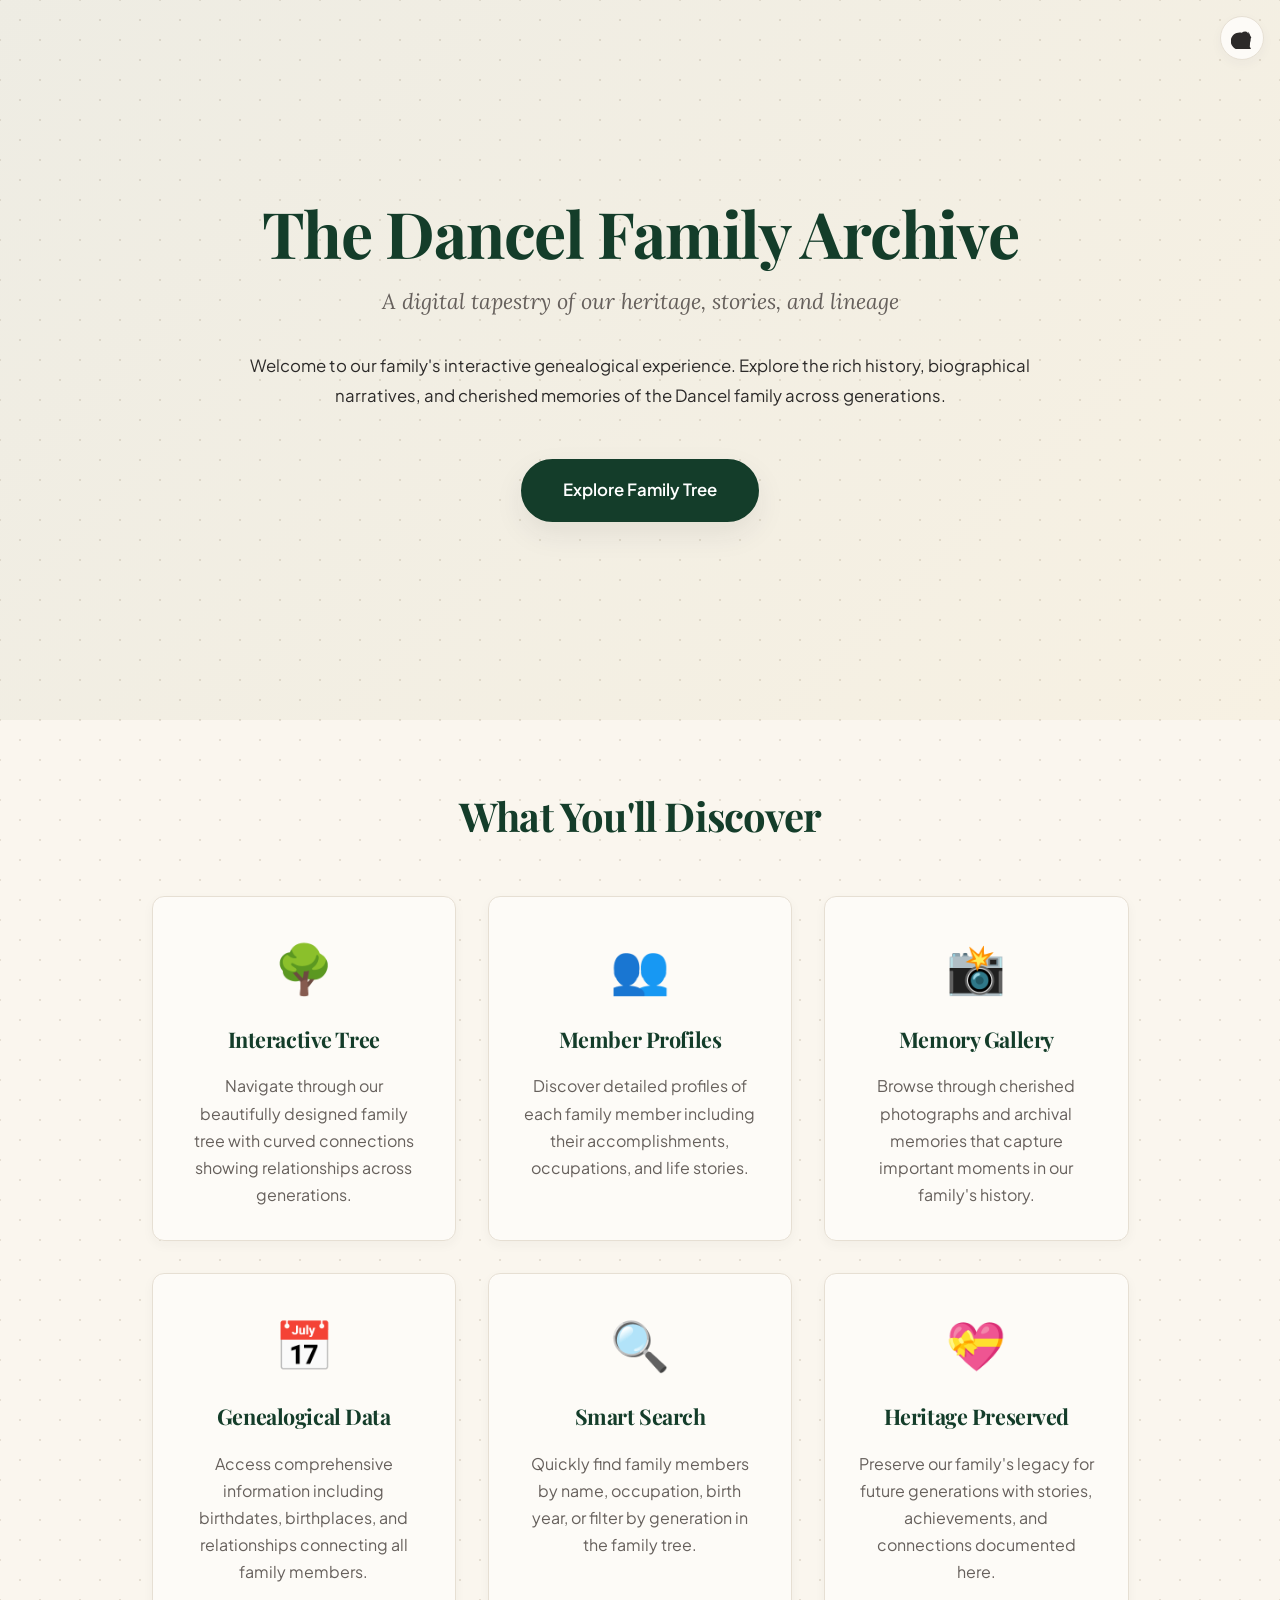
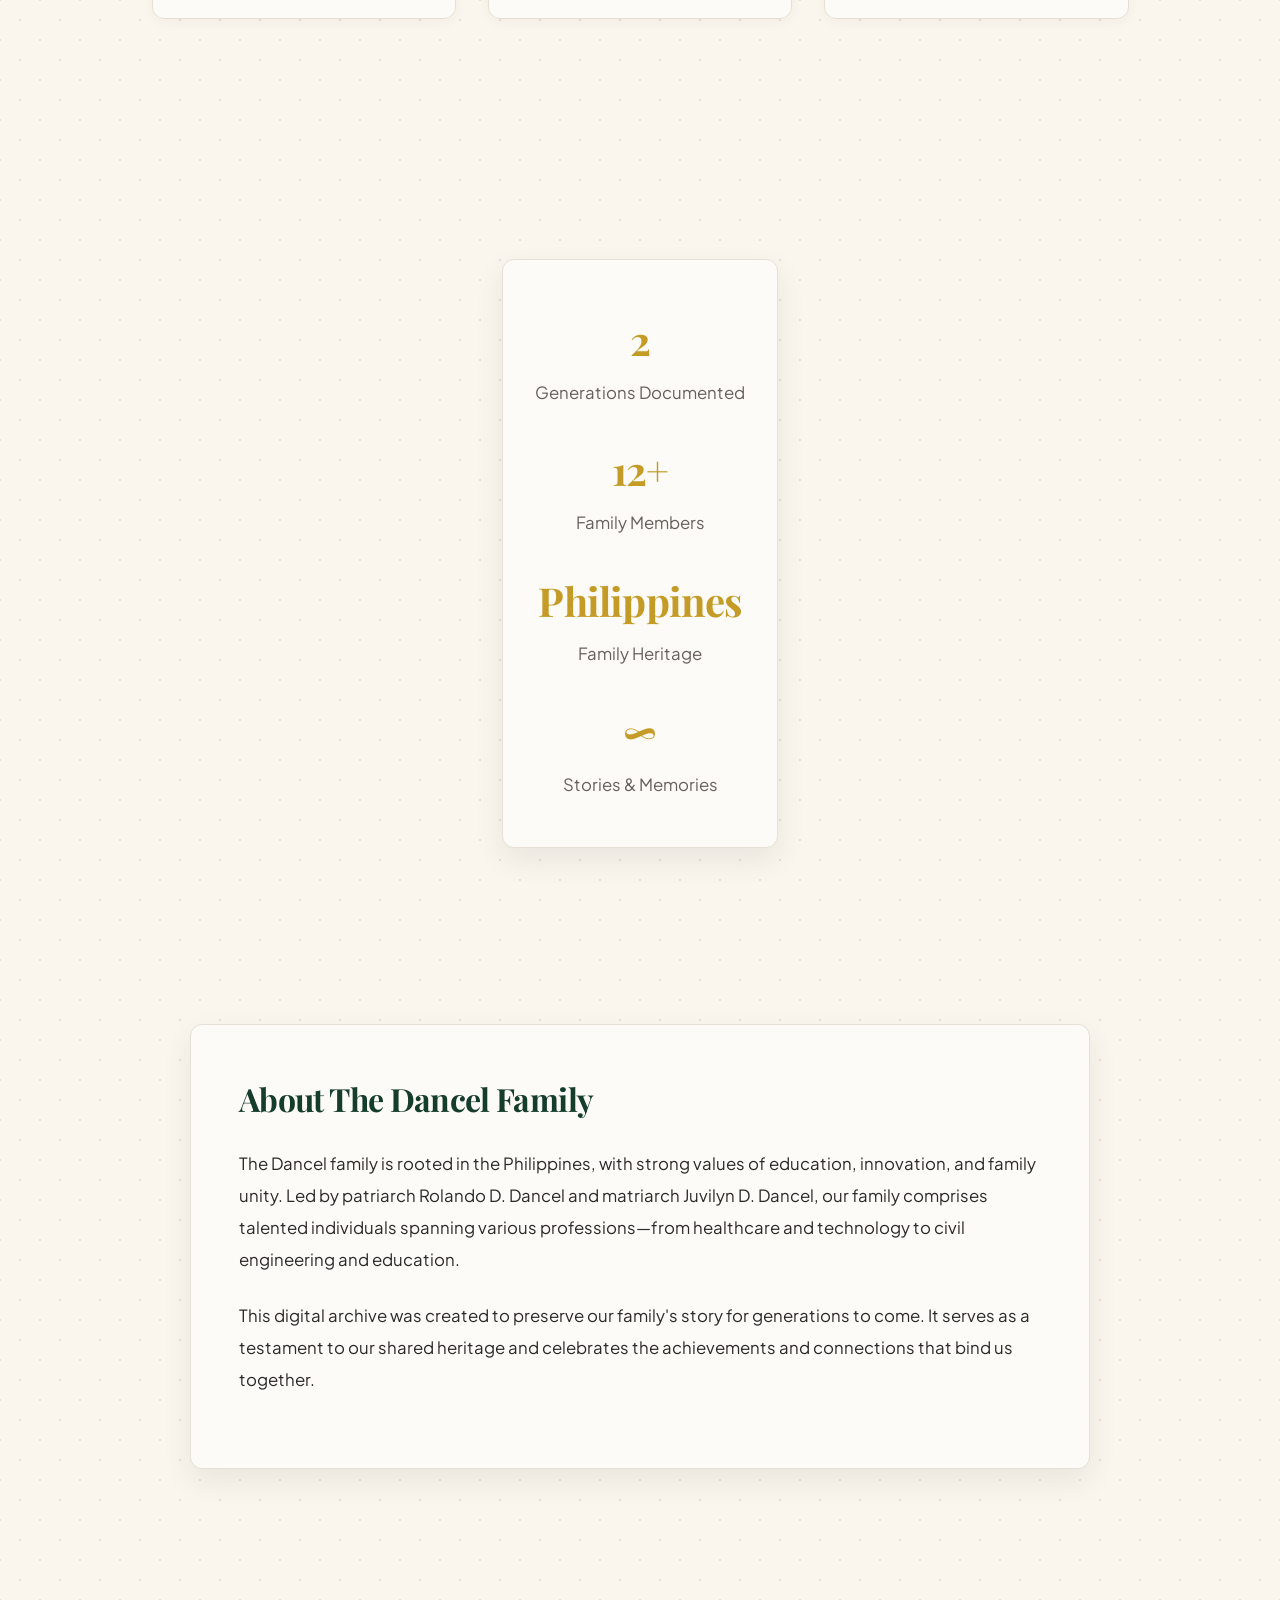
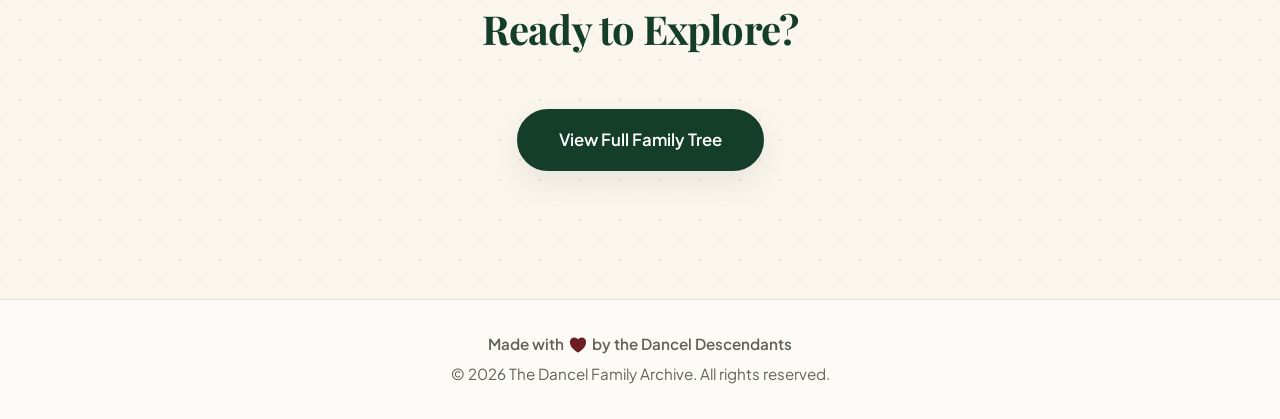
==== home.html @ cbdea97e "Finished adding new features" ====
<!DOCTYPE html>
<html lang="en">
<head>
  <meta charset="UTF-8">
  <meta name="viewport" content="width=device-width, initial-scale=1.0">
  <title>The Dancel Family Archive — Home</title>
  <meta name="description" content="Welcome to the Dancel Family Archive. Explore our rich heritage, genealogical lineage, and family stories.">
  <link rel="stylesheet" href="style.css">
  <style>
    /* Home Page Specific Styles */
    .home-hero {
      min-height: 80vh;
      display: flex;
      align-items: center;
      justify-content: center;
      text-align: center;
      padding: 4rem 2rem;
      background: linear-gradient(135deg, rgba(20, 61, 42, 0.05) 0%, rgba(197, 155, 39, 0.05) 100%);
      position: relative;
      overflow: hidden;
    }

    .hero-content {
      max-width: 800px;
      z-index: 2;
    }

    .hero-content h1 {
      font-size: 4rem;
      color: var(--color-accent-emerald);
      margin-bottom: 1rem;
      line-height: 1.1;
      font-family: var(--font-serif-header);
    }

    .hero-subtitle {
      font-size: 1.35rem;
      color: var(--color-text-muted);
      margin-bottom: 2rem;
      font-style: italic;
      font-family: var(--font-serif-body);
    }

    .hero-description {
      font-size: 1.05rem;
      color: var(--color-text-main);
      line-height: 1.8;
      margin-bottom: 3rem;
    }

    .cta-button {
      display: inline-block;
      padding: 1rem 2.5rem;
      background-color: var(--color-accent-emerald);
      color: white;
      text-decoration: none;
      border-radius: 50px;
      font-weight: 600;
      font-size: 1.05rem;
      transition: var(--transition-smooth);
      box-shadow: var(--shadow-md);
      border: 2px solid var(--color-accent-emerald);
    }

    .cta-button:hover {
      background-color: transparent;
      color: var(--color-accent-emerald);
      transform: translateY(-2px);
      box-shadow: var(--shadow-lg);
    }

    .features-section {
      max-width: 1200px;
      margin: 4rem auto;
      padding: 0 2rem;
    }

    .section-title {
      font-size: 2.5rem;
      color: var(--color-accent-emerald);
      text-align: center;
      margin-bottom: 3rem;
      font-family: var(--font-serif-header);
    }

    .features-grid {
      display: grid;
      grid-template-columns: repeat(auto-fit, minmax(280px, 1fr));
      gap: 2rem;
      margin-bottom: 4rem;
    }

    .feature-card {
      background-color: var(--color-bg-card);
      padding: 2rem;
      border-radius: 12px;
      border: 1px solid var(--color-border);
      text-align: center;
      transition: var(--transition-smooth);
      box-shadow: var(--shadow-sm);
    }

    .feature-card:hover {
      transform: translateY(-8px);
      box-shadow: var(--shadow-lg);
      border-color: var(--color-accent-gold);
    }

    .feature-icon {
      font-size: 3rem;
      margin-bottom: 1rem;
    }

    .feature-card h3 {
      font-size: 1.35rem;
      color: var(--color-accent-emerald);
      margin-bottom: 1rem;
      font-family: var(--font-serif-header);
    }

    .feature-card p {
      color: var(--color-text-muted);
      line-height: 1.7;
    }

    .family-stats {
      background-color: var(--color-bg-card);
      padding: 3rem 2rem;
      border-radius: 12px;
      border: 1px solid var(--color-border);
      margin: 3rem 0;
      box-shadow: var(--shadow-md);
    }

    .stats-grid {
      display: grid;
      grid-template-columns: repeat(auto-fit, minmax(200px, 1fr));
      gap: 2rem;
      text-align: center;
    }

    .stat-item h4 {
      font-size: 2.5rem;
      color: var(--color-accent-gold);
      margin-bottom: 0.5rem;
      font-family: var(--font-serif-header);
    }

    .stat-item p {
      color: var(--color-text-muted);
      font-size: 1.05rem;
    }

    .about-section {
      max-width: 900px;
      margin: 4rem auto;
      padding: 0 2rem;
      background-color: var(--color-bg-card);
      padding: 3rem;
      border-radius: 12px;
      border: 1px solid var(--color-border);
      box-shadow: var(--shadow-md);
    }

    .about-section h2 {
      font-size: 2rem;
      color: var(--color-accent-emerald);
      margin-bottom: 1.5rem;
      font-family: var(--font-serif-header);
    }

    .about-section p {
      color: var(--color-text-main);
      line-height: 1.9;
      margin-bottom: 1.5rem;
      font-size: 1.05rem;
    }

    .cta-container {
      text-align: center;
      margin: 4rem 0;
    }

    footer {
      background-color: var(--color-bg-card);
      border-top: 1px solid var(--color-border);
      padding: 2rem;
      text-align: center;
      margin-top: 4rem;
    }

    .footer-heart {
      display: flex;
      align-items: center;
      justify-content: center;
      gap: 0.5rem;
      color: var(--color-text-muted);
      margin-bottom: 0.5rem;
    }

    .footer-heart svg {
      width: 20px;
      height: 20px;
      color: var(--color-accent-burgundy);
    }

    footer p {
      color: var(--color-text-muted);
      font-size: 0.95rem;
    }

    @media (max-width: 768px) {
      .hero-content h1 {
        font-size: 2.5rem;
      }

      .hero-subtitle {
        font-size: 1.15rem;
      }

      .section-title {
        font-size: 2rem;
      }

      .features-grid {
        grid-template-columns: 1fr;
      }
    }
  </style>
</head>
<body>
  <button class="theme-toggle-btn" id="theme-toggle" title="Toggle Dark Mode">
    <svg xmlns="http://www.w3.org/2000/svg" fill="currentColor" viewBox="0 0 24 24">
      <path d="M21.64 15.95c-.18-.87-.46-1.69-.82-2.47.54-.5 1.25-1.3 1.25-2.12 0-.88-.75-1.6-1.63-1.6-.07 0-.15 0-.22.01C19.27 7.2 17.66 5.02 15.5 5c-1.4 0-2.74.5-3.8 1.3-.75-.23-1.54-.35-2.35-.35-5.31 0-9.65 4.26-9.65 9.5s4.34 9.5 9.65 9.5c.3 0 .59-.01.88-.04 1.06.68 2.36 1.08 3.7 1.08 1.45 0 2.8-.48 3.77-1.3l.5.5c.75.75 2.07.75 2.82 0 .75-.75.75-2.07 0-2.82l-.5-.5.02-.82c.14-1.14.2-2.3.2-3.46.53-1.69.82-3.46.82-5.3 0-2.84-1.22-5.39-3.15-7.15z"/>
    </svg>
  </button>
  <!-- Hero Section -->
  <section class="home-hero">
    <div class="hero-content">
      <h1>The Dancel Family Archive</h1>
      <p class="hero-subtitle">A digital tapestry of our heritage, stories, and lineage</p>
      <p class="hero-description">
        Welcome to our family's interactive genealogical experience. Explore the rich history, 
        biographical narratives, and cherished memories of the Dancel family across generations.
      </p>
      <a href="index.html" class="cta-button">Explore Family Tree</a>
    </div>
  </section>

  <!-- Features Section -->
  <section class="features-section">
    <h2 class="section-title">What You'll Discover</h2>
    <div class="features-grid">
      <a href="index.html" class="feature-card feature-link">
        <div class="feature-icon">🌳</div>
        <h3>Interactive Tree</h3>
        <p>Navigate through our beautifully designed family tree with curved connections showing relationships across generations.</p>
      </a>
      <a href="index.html" class="feature-card feature-link">
        <div class="feature-icon">👥</div>
        <h3>Member Profiles</h3>
        <p>Discover detailed profiles of each family member including their accomplishments, occupations, and life stories.</p>
      </a>
      <a href="index.html" class="feature-card feature-link">
        <div class="feature-icon">📸</div>
        <h3>Memory Gallery</h3>
        <p>Browse through cherished photographs and archival memories that capture important moments in our family's history.</p>
      </a>
      <a href="index.html" class="feature-card feature-link">
        <div class="feature-icon">📅</div>
        <h3>Genealogical Data</h3>
        <p>Access comprehensive information including birthdates, birthplaces, and relationships connecting all family members.</p>
      </a>
      <a href="index.html" class="feature-card feature-link">
        <div class="feature-icon">🔍</div>
        <h3>Smart Search</h3>
        <p>Quickly find family members by name, occupation, birth year, or filter by generation in the family tree.</p>
      </a>
      <a href="index.html" class="feature-card feature-link">
        <div class="feature-icon">💝</div>
        <h3>Heritage Preserved</h3>
        <p>Preserve our family's legacy for future generations with stories, achievements, and connections documented here.</p>
      </a>
    </div>
  </section>

  <!-- Family Stats -->
  <section class="features-section">
    <div class="family-stats">
      <div class="stats-grid">
        <div class="stat-item">
          <h4>2</h4>
          <p>Generations Documented</p>
        </div>
        <div class="stat-item">
          <h4>12+</h4>
          <p>Family Members</p>
        </div>
        <div class="stat-item">
          <h4>Philippines</h4>
          <p>Family Heritage</p>
        </div>
        <div class="stat-item">
          <h4>∞</h4>
          <p>Stories & Memories</p>
        </div>
      </div>
    </div>
  </section>

  <!-- About Section -->
  <section class="about-section">
    <h2>About The Dancel Family</h2>
    <p>
      The Dancel family is rooted in the Philippines, with strong values of education, innovation, and family unity. 
      Led by patriarch Rolando D. Dancel and matriarch Juvilyn D. Dancel, our family comprises talented individuals 
      spanning various professions—from healthcare and technology to civil engineering and education.
    </p>
    <p>
      This digital archive was created to preserve our family's story for generations to come. It serves as a 
      testament to our shared heritage and celebrates the achievements and connections that bind us together.
    </p>
  </section>

  <!-- Call to Action -->
  <section class="cta-container">
    <h2 class="section-title">Ready to Explore?</h2>
    <a href="index.html" class="cta-button">View Full Family Tree</a>
  </section>

  <!-- Footer -->
  <footer>
    <p class="footer-heart">
      Made with 
      <svg xmlns="http://www.w3.org/2000/svg" viewBox="0 0 24 24" fill="currentColor">
        <path d="M11.645 20.91l-.007-.003-.022-.012a15.247 15.247 0 01-.383-.218 25.18 25.18 0 01-4.244-3.17C4.688 15.36 2.25 12.174 2.25 8.25 2.25 5.322 4.714 3 7.688 3A5.5 5.5 0 0112 5.052 5.5 5.5 0 0116.313 3c2.973 0 5.437 2.322 5.437 5.25 0 3.925-2.438 7.111-4.739 9.256a25.175 25.175 0 01-4.244 3.17 15.247 15.247 0 01-.383.219l-.022.012-.007.004-.003.001a.752.752 0 01-.704 0l-.003-.001z" />
      </svg>
      by the Dancel Descendants
    </p>
    <p>&copy; 2026 The Dancel Family Archive. All rights reserved.</p>
  </footer>

  <script>
    // Smooth scroll for navigation
    document.querySelectorAll('a[href="index.html"]').forEach(link => {
      link.addEventListener('click', (e) => {
        document.body.style.opacity = 0;
        document.body.style.transition = 'opacity 0.3s ease';
        setTimeout(() => {
          window.location.href = link.href;
        }, 300);
      });
    });
  </script>
  <script src="script.js"></script>
</body>
</html>
---- style.css ----
@import url('https://fonts.googleapis.com/css2?family=Lora:ital,wght@0,400..700;1,400..700&family=Playfair+Display:ital,wght@0,400..900;1,400..900&family=Plus+Jakarta+Sans:ital,wght@0,300..800;1,300..800&display=swap');
:root {
  --color-bg-base: #FAF6EE;
  --color-bg-card: #FDFBF7;
  --color-bg-card-hover: #FFFDF9;
  --color-border: #E6DFD3;
  --color-border-gold: #C59B27;
  --color-text-main: #2C2A29;
  --color-text-muted: #66605C;
  --color-accent-emerald: #143D2A;
  --color-accent-emerald-light: #20593E;
  --color-accent-gold: #C59B27;
  --color-accent-gold-light: #DFB53B;
  --color-accent-burgundy: #6C1E23;
  --color-accent-burgundy-light: #8E2B31;
  
  --font-serif-header: 'Playfair Display', serif;
  --font-serif-body: 'Lora', serif;
  --font-sans: 'Plus Jakarta Sans', sans-serif;
  
  --shadow-sm: 0 4px 12px rgba(44, 42, 41, 0.04);
  --shadow-md: 0 12px 30px rgba(44, 42, 41, 0.08);
  --shadow-lg: 0 20px 40px rgba(44, 42, 41, 0.12);
  
  --transition-smooth: all 0.35s cubic-bezier(0.25, 0.8, 0.25, 1);
  --transition-fast: all 0.2s ease;
}
/* Dark Mode Theme */
:root[data-theme="dark"] {
  --color-bg-base: #1a1a1a;
  --color-bg-card: #2d2d2d;
  --color-bg-card-hover: #3a3a3a;
  --color-border: #404040;
  --color-border-gold: #8a7a1f;
  --color-text-main: #e8e8e8;
  --color-text-muted: #a0a0a0;
  --color-accent-emerald: #4cb87f;
  --color-accent-emerald-light: #5ec896;
  --color-accent-gold: #d4af37;
  --color-accent-gold-light: #e6c547;
  --color-accent-burgundy: #e85d6f;
  --color-accent-burgundy-light: #f07a87;
  
  --shadow-sm: 0 4px 12px rgba(0, 0, 0, 0.3);
  --shadow-md: 0 12px 30px rgba(0, 0, 0, 0.4);
  --shadow-lg: 0 20px 40px rgba(0, 0, 0, 0.5);
}
* {
  box-sizing: border-box;
  margin: 0;
  padding: 0;
}
body {
  background-color: var(--color-bg-base);
  color: var(--color-text-main);
  font-family: var(--font-sans);
  line-height: 1.6;
  overflow-x: hidden;
  background-image: 
    radial-gradient(var(--color-border) 1px, transparent 1px),
    radial-gradient(var(--color-border) 1px, transparent 1px);
  background-size: 40px 40px;
  background-position: 0 0, 20px 20px;
  min-height: 100vh;
  display: flex;
  flex-direction: column;
}
/* Scrollbar styling */
::-webkit-scrollbar {
  width: 8px;
  height: 8px;
}
::-webkit-scrollbar-track {
  background: var(--color-bg-base);
}
::-webkit-scrollbar-thumb {
  background: var(--color-border);
  border-radius: 4px;
}
::-webkit-scrollbar-thumb:hover {
  background: var(--color-accent-gold);
}
/* Typography styles */
h1, h2, h3, h4 {
  font-family: var(--font-serif-header);
  font-weight: 700;
  letter-spacing: -0.02em;
}
/* Layout header */
header {
  padding: 3rem 2rem 2rem;
  max-width: 1200px;
  margin: 0 auto;
  width: 100%;
  position: relative;
}
.header-center {
  text-align: center;
}
.back-to-home-btn {
  display: inline-flex;
  align-items: center;
  gap: 0.5rem;
  padding: 0.6rem 1.2rem;
  background-color: var(--color-accent-emerald);
  color: white;
  text-decoration: none;
  border-radius: 50px;
  font-size: 0.9rem;
  font-weight: 600;
  transition: var(--transition-smooth);
  box-shadow: var(--shadow-sm);
  position: absolute;
  top: 1rem;
  left: 1rem;
}
.back-to-home-btn svg {
  width: 18px;
  height: 18px;
}
.back-to-home-btn:hover {
  background-color: var(--color-accent-emerald-light);
  transform: translateY(-2px);
  box-shadow: var(--shadow-md);
}
/* Theme Toggle Button */
.theme-toggle-btn {
  display: inline-flex;
  align-items: center;
  justify-content: center;
  width: 44px;
  height: 44px;
  padding: 0;
  background-color: var(--color-bg-card);
  color: var(--color-text-main);
  border: 1px solid var(--color-border);
  border-radius: 50%;
  font-size: 1.2rem;
  cursor: pointer;
  transition: var(--transition-smooth);
  box-shadow: var(--shadow-sm);
  position: fixed;
  top: 1rem;
  right: 1rem;
  z-index: 1000;
}
.theme-toggle-btn:hover {
  background-color: var(--color-accent-gold);
  color: white;
  transform: rotate(20deg) scale(1.1);
  box-shadow: var(--shadow-md);
}
.theme-toggle-btn svg {
  width: 22px;
  height: 22px;
}

.brand-badge {
  display: inline-block;
  font-family: var(--font-sans);
  font-size: 0.75rem;
  text-transform: uppercase;
  letter-spacing: 0.2em;
  color: var(--color-accent-gold);
  border: 1px solid var(--color-border-gold);
  padding: 0.35rem 1rem;
  border-radius: 50px;
  margin-bottom: 1rem;
  background-color: rgba(253, 251, 247, 0.8);
  font-weight: 600;
}
h1.main-title {
  font-size: 3rem;
  color: var(--color-accent-emerald);
  margin-bottom: 0.5rem;
}
p.subtitle {
  font-family: var(--font-serif-body);
  font-style: italic;
  color: var(--color-text-muted);
  font-size: 1.15rem;
  margin-bottom: 2rem;
}
/* Feature card links */
.feature-link {
  text-decoration: none;
  color: inherit;
  cursor: pointer;
  display: block;
}
.feature-link:hover {
  transform: translateY(-8px);
}

/* Control bar for Search and Filters */
.controls-container {
  max-width: 700px;
  margin: 0 auto 3rem;
  background: var(--color-bg-card);
  padding: 0.75rem;
  border-radius: 100px;
  border: 1px solid var(--color-border);
  box-shadow: var(--shadow-sm);
  display: flex;
  align-items: center;
  gap: 0.5rem;
  position: relative;
  z-index: 10;
  transition: var(--transition-smooth);
}
.controls-container:focus-within {
  box-shadow: var(--shadow-md);
  border-color: var(--color-accent-gold);
}
.search-wrapper {
  position: relative;
  flex: 1;
  display: flex;
  align-items: center;
}
.search-wrapper svg {
  position: absolute;
  left: 1.25rem;
  width: 20px;
  height: 20px;
  color: var(--color-text-muted);
  pointer-events: none;
}
.search-input {
  width: 100%;
  padding: 0.85rem 1rem 0.85rem 3rem;
  border: none;
  background: transparent;
  font-family: var(--font-sans);
  font-size: 1rem;
  color: var(--color-text-main);
  outline: none;
}
.filter-select {
  padding: 0.85rem 1.5rem;
  border: none;
  border-left: 1px solid var(--color-border);
  background: transparent;
  font-family: var(--font-sans);
  font-size: 0.9rem;
  color: var(--color-text-muted);
  outline: none;
  cursor: pointer;
  border-radius: 0;
  font-weight: 500;
  transition: var(--transition-fast);
}
.filter-select:hover {
  color: var(--color-accent-emerald);
}
/* Autocomplete suggestion popup styling */
.suggestions-popup {
  position: absolute;
  top: 110%;
  left: 0;
  right: 0;
  background: var(--color-bg-card);
  border: 1px solid var(--color-border);
  border-radius: 16px;
  box-shadow: var(--shadow-md);
  max-height: 250px;
  overflow-y: auto;
  z-index: 999;
  display: none;
  padding: 0.5rem;
}
.suggestion-item {
  display: flex;
  align-items: center;
  gap: 0.75rem;
  padding: 0.75rem 1rem;
  border-radius: 10px;
  cursor: pointer;
  transition: var(--transition-fast);
}
.suggestion-item:hover {
  background-color: rgba(20, 61, 42, 0.05);
}
.suggestion-avatar {
  width: 32px;
  height: 32px;
  border-radius: 50%;
  object-fit: cover;
  border: 1px solid var(--color-accent-gold);
}
.suggestion-details {
  display: flex;
  flex-direction: column;
}
.suggestion-name {
  font-weight: 600;
  font-size: 0.9rem;
  color: var(--color-text-main);
}
.suggestion-relation {
  font-size: 0.75rem;
  color: var(--color-text-muted);
}
/* Tree visualization layout */
.tree-outer-container {
  width: 100%;
  overflow-x: auto;
  padding: 2rem 1rem 5rem;
  display: flex;
  justify-content: center;
  align-items: flex-start;
  min-height: 600px;
}
.tree {
  white-space: nowrap;
  margin: 0 auto;
  text-align: center;
  display: inline-block;
}
.tree ul {
  padding-top: 50px;
  position: relative;
  display: flex;
  justify-content: center;
  padding-left: 0;
}
.tree li {
  text-align: center;
  list-style-type: none;
  position: relative;
  padding: 50px 20px 0 20px;
  display: flex;
  flex-direction: column;
  align-items: center;
}
/* Connecting lines styling with curves */
.tree li::before, .tree li::after {
  content: '';
  position: absolute;
  top: 0;
  right: 50%;
  border-top: 2px solid var(--color-border);
  width: 50%;
  height: 35px;
  border-radius: 0 0 20px 0;
}
.tree li::after {
  right: auto;
  left: 50%;
  border-left: 2px solid var(--color-border);
  border-radius: 0 0 0 20px;
}
.tree li:only-child::after, .tree li:only-child::before {
  display: none;
}
.tree li:only-child {
  padding-top: 0;
}
.tree li:first-child::before, .tree li:last-child::after {
  border: 0 none;
}
.tree li:last-child::before {
  border-right: 2px solid var(--color-border);
  border-radius: 20px 0 0 0;
}
.tree li:first-child::after {
  border-radius: 0 0 0 20px;
}
.tree ul ul::before {
  content: '';
  position: absolute;
  top: 0;
  left: 50%;
  border-left: 2px solid var(--color-border);
  width: 0;
  height: 35px;
  transform: translateX(-50%);
}
/* Couple styling */
.couple-wrapper {
  display: flex;
  align-items: center;
  gap: 1.5rem;
  position: relative;
}
.couple-wrapper::after {
  content: '';
  position: absolute;
  top: 50%;
  left: 30px;
  right: 30px;
  height: 2px;
  background-color: var(--color-border);
  z-index: 1;
}
/* Person Node Cards styling */
.member-card {
  display: inline-flex;
  flex-direction: column;
  align-items: center;
  background: var(--color-bg-card);
  border: 1px solid var(--color-border);
  border-radius: 20px;
  padding: 1.5rem 1.25rem 1.25rem;
  width: 190px;
  text-decoration: none;
  color: var(--color-text-main);
  box-shadow: var(--shadow-sm);
  transition: var(--transition-smooth);
  position: relative;
  z-index: 2;
  cursor: pointer;
}
.member-card:hover {
  transform: translateY(-8px);
  box-shadow: var(--shadow-md);
  border-color: var(--color-accent-gold);
  background: var(--color-bg-card-hover);
}
.member-card.highlighted {
  border-color: var(--color-accent-emerald);
  box-shadow: 0 0 0 3px rgba(20, 61, 42, 0.15), var(--shadow-md);
  transform: scale(1.03) translateY(-5px);
}
.member-card.dimmed {
  opacity: 0.35;
  filter: grayscale(80%);
}
/* Profile cameo styling */
.cameo-frame {
  position: relative;
  width: 90px;
  height: 90px;
  border-radius: 50%;
  padding: 4px;
  background: linear-gradient(135deg, var(--color-border) 30%, var(--color-accent-gold) 100%);
  box-shadow: inset 0 2px 4px rgba(0,0,0,0.1), 0 4px 10px rgba(0,0,0,0.06);
  margin-bottom: 1rem;
  display: flex;
  justify-content: center;
  align-items: center;
  transition: var(--transition-smooth);
}
.member-card:hover .cameo-frame {
  background: linear-gradient(135deg, var(--color-accent-gold) 0%, var(--color-accent-gold-light) 100%);
  transform: rotate(5deg) scale(1.05);
}
.cameo-image {
  width: 100%;
  height: 100%;
  border-radius: 50%;
  object-fit: cover;
  border: 2px solid var(--color-bg-card);
  background-color: var(--color-bg-base);
}
/* Fallback avatar when image fails or isn't loaded */
.avatar-fallback {
  width: 100%;
  height: 100%;
  border-radius: 50%;
  border: 2px solid var(--color-bg-card);
  display: flex;
  align-items: center;
  justify-content: center;
  font-family: var(--font-serif-header);
  font-size: 1.8rem;
  font-weight: 700;
  color: #fff;
  text-shadow: 1px 1px 2px rgba(0,0,0,0.2);
}
/* Generate beautiful colors for different family roles */
.fallback-ancestor { background: linear-gradient(135deg, #4A3E3D, #2C2A29); }
.fallback-parent { background: linear-gradient(135deg, var(--color-accent-emerald), #0B2117); }
.fallback-sibling { background: linear-gradient(135deg, var(--color-accent-burgundy), #3C0F12); }
.fallback-self { background: linear-gradient(135deg, #1C355E, #0F1E36); }
.fallback-spouse { background: linear-gradient(135deg, #533B6B, #332345); }
.fallback-child { background: linear-gradient(135deg, #5F7464, #3B4D3F); }
.member-name {
  font-family: var(--font-serif-header);
  font-weight: 700;
  font-size: 1.05rem;
  margin-bottom: 0.25rem;
  text-align: center;
  white-space: normal;
  display: -webkit-box;
  -webkit-line-clamp: 2;
  -webkit-box-orient: vertical;
  overflow: hidden;
  color: var(--color-text-main);
  transition: var(--transition-fast);
}
.member-card:hover .member-name {
  color: var(--color-accent-emerald);
}
.member-dates {
  font-size: 0.75rem;
  color: var(--color-text-muted);
  font-weight: 500;
  margin-bottom: 0.5rem;
}
.member-relation {
  font-size: 0.7rem;
  font-weight: 700;
  letter-spacing: 0.05em;
  text-transform: uppercase;
  color: var(--color-accent-emerald);
  background: rgba(20, 61, 42, 0.06);
  padding: 0.25rem 0.6rem;
  border-radius: 50px;
  margin-top: auto;
  transition: var(--transition-fast);
}
.member-card:hover .member-relation {
  background: var(--color-accent-emerald);
  color: #fff;
}
/* ==========================================================================
   PROFILE PAGE STYLES
   ========================================================================= */
.profile-container {
  max-width: 1100px;
  margin: 2rem auto 5rem;
  padding: 0 1.5rem;
  width: 100%;
}
.profile-nav {
  margin-bottom: 2rem;
  display: flex;
  align-items: center;
}
.back-btn {
  display: inline-flex;
  align-items: center;
  gap: 0.5rem;
  text-decoration: none;
  font-family: var(--font-sans);
  font-weight: 600;
  font-size: 0.95rem;
  color: var(--color-accent-emerald);
  padding: 0.6rem 1.2rem;
  border-radius: 50px;
  background: var(--color-bg-card);
  border: 1px solid var(--color-border);
  box-shadow: var(--shadow-sm);
  transition: var(--transition-smooth);
}
.back-btn:hover {
  border-color: var(--color-accent-gold);
  color: var(--color-accent-gold);
  transform: translateX(-4px);
  box-shadow: var(--shadow-md);
}
.back-btn svg {
  width: 16px;
  height: 16px;
}
.profile-layout {
  display: grid;
  grid-template-columns: 350px 1fr;
  gap: 2.5rem;
  align-items: start;
}
/* Left Hero Column */
.profile-hero-card {
  background: var(--color-bg-card);
  border: 1px solid var(--color-border);
  border-radius: 24px;
  padding: 2.5rem 2rem;
  box-shadow: var(--shadow-md);
  text-align: center;
  position: sticky;
  top: 2rem;
}
.profile-hero-card .cameo-frame {
  width: 180px;
  height: 180px;
  margin: 0 auto 1.5rem;
  padding: 6px;
}
.profile-hero-card .cameo-image {
  border-width: 3px;
}
.profile-hero-card .avatar-fallback {
  border-width: 3px;
  font-size: 3.5rem;
}
.profile-title-group h2 {
  font-size: 2.2rem;
  color: var(--color-accent-emerald);
  margin-bottom: 0.25rem;
  line-height: 1.15;
}
.profile-role-badge {
  display: inline-block;
  font-size: 0.8rem;
  font-weight: 700;
  text-transform: uppercase;
  letter-spacing: 0.1em;
  background: rgba(197, 155, 39, 0.12);
  color: var(--color-accent-gold);
  border: 1px solid rgba(197, 155, 39, 0.25);
  padding: 0.35rem 1rem;
  border-radius: 50px;
  margin-bottom: 1.5rem;
}
.profile-meta-list {
  text-align: left;
  border-top: 1px solid var(--color-border);
  border-bottom: 1px solid var(--color-border);
  padding: 1.5rem 0;
  margin-bottom: 1.5rem;
  display: flex;
  flex-direction: column;
  gap: 0.75rem;
}
.profile-meta-item {
  display: flex;
  justify-content: space-between;
  font-size: 0.9rem;
}
.profile-meta-label {
  font-weight: 600;
  color: var(--color-text-muted);
}
.profile-meta-value {
  font-weight: 500;
  color: var(--color-text-main);
  text-align: right;
}
.profile-quote {
  font-family: var(--font-serif-body);
  font-style: italic;
  font-size: 0.95rem;
  color: var(--color-accent-emerald-light);
  line-height: 1.5;
  background: rgba(20, 61, 42, 0.03);
  padding: 1rem;
  border-left: 3px solid var(--color-accent-gold);
  border-radius: 0 12px 12px 0;
}
/* Right Content Column */
.profile-content {
  display: flex;
  flex-direction: column;
  gap: 2.5rem;
}
.content-card {
  background: var(--color-bg-card);
  border: 1px solid var(--color-border);
  border-radius: 24px;
  padding: 2.5rem;
  box-shadow: var(--shadow-md);
}
.content-card h3 {
  font-size: 1.5rem;
  color: var(--color-accent-emerald);
  margin-bottom: 1.25rem;
  position: relative;
  display: flex;
  align-items: center;
  gap: 0.5rem;
}
.content-card h3::after {
  content: '';
  flex: 1;
  height: 1px;
  background-color: var(--color-border);
}
/* Biography Text Styling */
.bio-text {
  font-family: var(--font-serif-body);
  font-size: 1.1rem;
  color: var(--color-text-main);
  line-height: 1.8;
}
.bio-text p {
  margin-bottom: 1.25rem;
}
.bio-text p:last-child {
  margin-bottom: 0;
}
/* Family Unit Section */
.family-unit-grid {
  display: grid;
  grid-template-columns: repeat(auto-fill, minmax(180px, 1fr));
  gap: 1.5rem;
}
/* Family Unit Specific Card spacing & layout */
.family-unit-card {
  display: flex;
  flex-direction: column;
  align-items: center;
  background: var(--color-bg-base);
  border: 1px solid var(--color-border);
  border-radius: 16px;
  padding: 1.25rem;
  text-decoration: none;
  color: var(--color-text-main);
  transition: var(--transition-smooth);
}
.family-unit-card:hover {
  transform: translateY(-5px);
  border-color: var(--color-accent-gold);
  box-shadow: var(--shadow-sm);
  background: var(--color-bg-card-hover);
}
.family-unit-card .cameo-frame {
  width: 70px;
  height: 70px;
  margin-bottom: 0.75rem;
}
.family-unit-card .member-name {
  font-size: 0.95rem;
  font-weight: 700;
  margin-bottom: 0.15rem;
}
.family-unit-card .member-relation {
  font-size: 0.65rem;
  padding: 0.15rem 0.5rem;
}
/* Media Gallery Section */
.gallery-grid {
  display: grid;
  grid-template-columns: repeat(auto-fill, minmax(220px, 1fr));
  gap: 1.5rem;
}
.gallery-item {
  border-radius: 16px;
  overflow: hidden;
  background: var(--color-bg-base);
  border: 1px solid var(--color-border);
  display: flex;
  flex-direction: column;
  box-shadow: var(--shadow-sm);
  transition: var(--transition-smooth);
}
.gallery-item:hover {
  transform: translateY(-5px) scale(1.02);
  box-shadow: var(--shadow-md);
  border-color: var(--color-accent-gold);
}
.gallery-img-wrapper {
  position: relative;
  padding-bottom: 75%; /* 4:3 Aspect Ratio */
  overflow: hidden;
  background-color: var(--color-border);
}
.gallery-img {
  position: absolute;
  top: 0;
  left: 0;
  width: 100%;
  height: 100%;
  object-fit: cover;
  transition: transform 0.6s ease;
}
.gallery-item:hover .gallery-img {
  transform: scale(1.08);
}
.gallery-caption {
  padding: 1rem;
}
.gallery-title {
  font-family: var(--font-serif-header);
  font-weight: 700;
  font-size: 1rem;
  color: var(--color-text-main);
  margin-bottom: 0.15rem;
}
.gallery-date {
  font-size: 0.75rem;
  color: var(--color-text-muted);
  font-weight: 500;
}
/* Error layout state */
.error-card {
  text-align: center;
  max-width: 500px;
  margin: 5rem auto;
  background: var(--color-bg-card);
  border: 1px solid var(--color-border);
  border-radius: 24px;
  padding: 3rem 2rem;
  box-shadow: var(--shadow-md);
}
.error-card h2 {
  font-size: 2rem;
  color: var(--color-accent-burgundy);
  margin-bottom: 1rem;
}
.error-card p {
  color: var(--color-text-muted);
  margin-bottom: 2rem;
  font-family: var(--font-serif-body);
}
.error-card .btn {
  display: inline-block;
  background: var(--color-accent-emerald);
  color: #fff;
  text-decoration: none;
  font-weight: 600;
  padding: 0.8rem 1.8rem;
  border-radius: 50px;
  transition: var(--transition-fast);
  box-shadow: var(--shadow-sm);
}
.error-card .btn:hover {
  background: var(--color-accent-emerald-light);
  transform: translateY(-2px);
  box-shadow: var(--shadow-md);
}
/* Footer styling */
footer {
  margin-top: auto;
  padding: 2.5rem 1.5rem;
  text-align: center;
  border-top: 1px solid var(--color-border);
  background: rgba(253, 251, 247, 0.5);
  font-size: 0.85rem;
  color: var(--color-text-muted);
}
footer p.footer-heart {
  display: flex;
  align-items: center;
  justify-content: center;
  gap: 0.25rem;
  margin-bottom: 0.35rem;
  font-weight: 600;
}
footer svg {
  color: var(--color-accent-burgundy);
  width: 14px;
  height: 14px;
}
/* ==========================================================================
   MOBILE COLLAPSE / RESPONSIVE STYLES
   ========================================================================== */
@media (max-width: 1024px) {
  .profile-layout {
    grid-template-columns: 1fr;
  }
  .profile-hero-card {
    position: static;
  }
}
@media (max-width: 768px) {
  h1.main-title {
    font-size: 2.2rem;
  }
  header {
    padding: 2rem 1rem 1rem;
  }
  .controls-container {
    border-radius: 20px;
    flex-direction: column;
    padding: 0.5rem;
  }
  .search-wrapper {
    width: 100%;
  }
  .filter-select {
    width: 100%;
    border-left: none;
    border-top: 1px solid var(--color-border);
    padding: 0.85rem 1rem;
  }
  .tree-outer-container {
    padding: 1rem 0.5rem 3rem;
  }
  /* Tree layout responsive adjustment: Switch connection borders for mobile linear vertical tree view */
  .tree {
    width: 100%;
  }
  .tree ul {
    flex-direction: column;
    align-items: center;
    padding-top: 20px;
  }
  .tree li {
    padding: 20px 0 0 0;
    width: 100%;
    display: flex;
    flex-direction: column;
    align-items: center;
  }
  
  /* Reset horizontal lines for vertical hierarchy */
  .tree li::before, .tree li::after {
    border: none;
  }
  .tree li:last-child::before {
    border: none;
  }
  
  /* Vertical linking line */
  .tree li::after {
    content: '';
    position: absolute;
    top: 0;
    left: 50%;
    border-left: 2px solid var(--color-border);
    width: 0;
    height: 20px;
    transform: translateX(-50%);
  }
  .tree ul ul::before {
    height: 20px;
  }
  
  /* Stack spouse cards vertically or make small */
  .couple-wrapper {
    flex-direction: column;
    gap: 0.75rem;
  }
  
  .couple-wrapper::after {
    width: 2px;
    height: calc(100% - 100px);
    top: 50px;
    left: 50%;
    right: auto;
    transform: translateX(-50%);
  }
  
  .member-card {
    width: 165px;
    padding: 1.25rem 1rem 1rem;
  }
  
  .cameo-frame {
    width: 75px;
    height: 75px;
  }
}
/* Fade-in animations */
@keyframes fadeIn {
  from { opacity: 0; transform: translateY(15px); }
  to { opacity: 1; transform: translateY(0); }
}
.animate-fade-in {
  animation: fadeIn 0.6s cubic-bezier(0.25, 0.8, 0.25, 1) forwards;
}
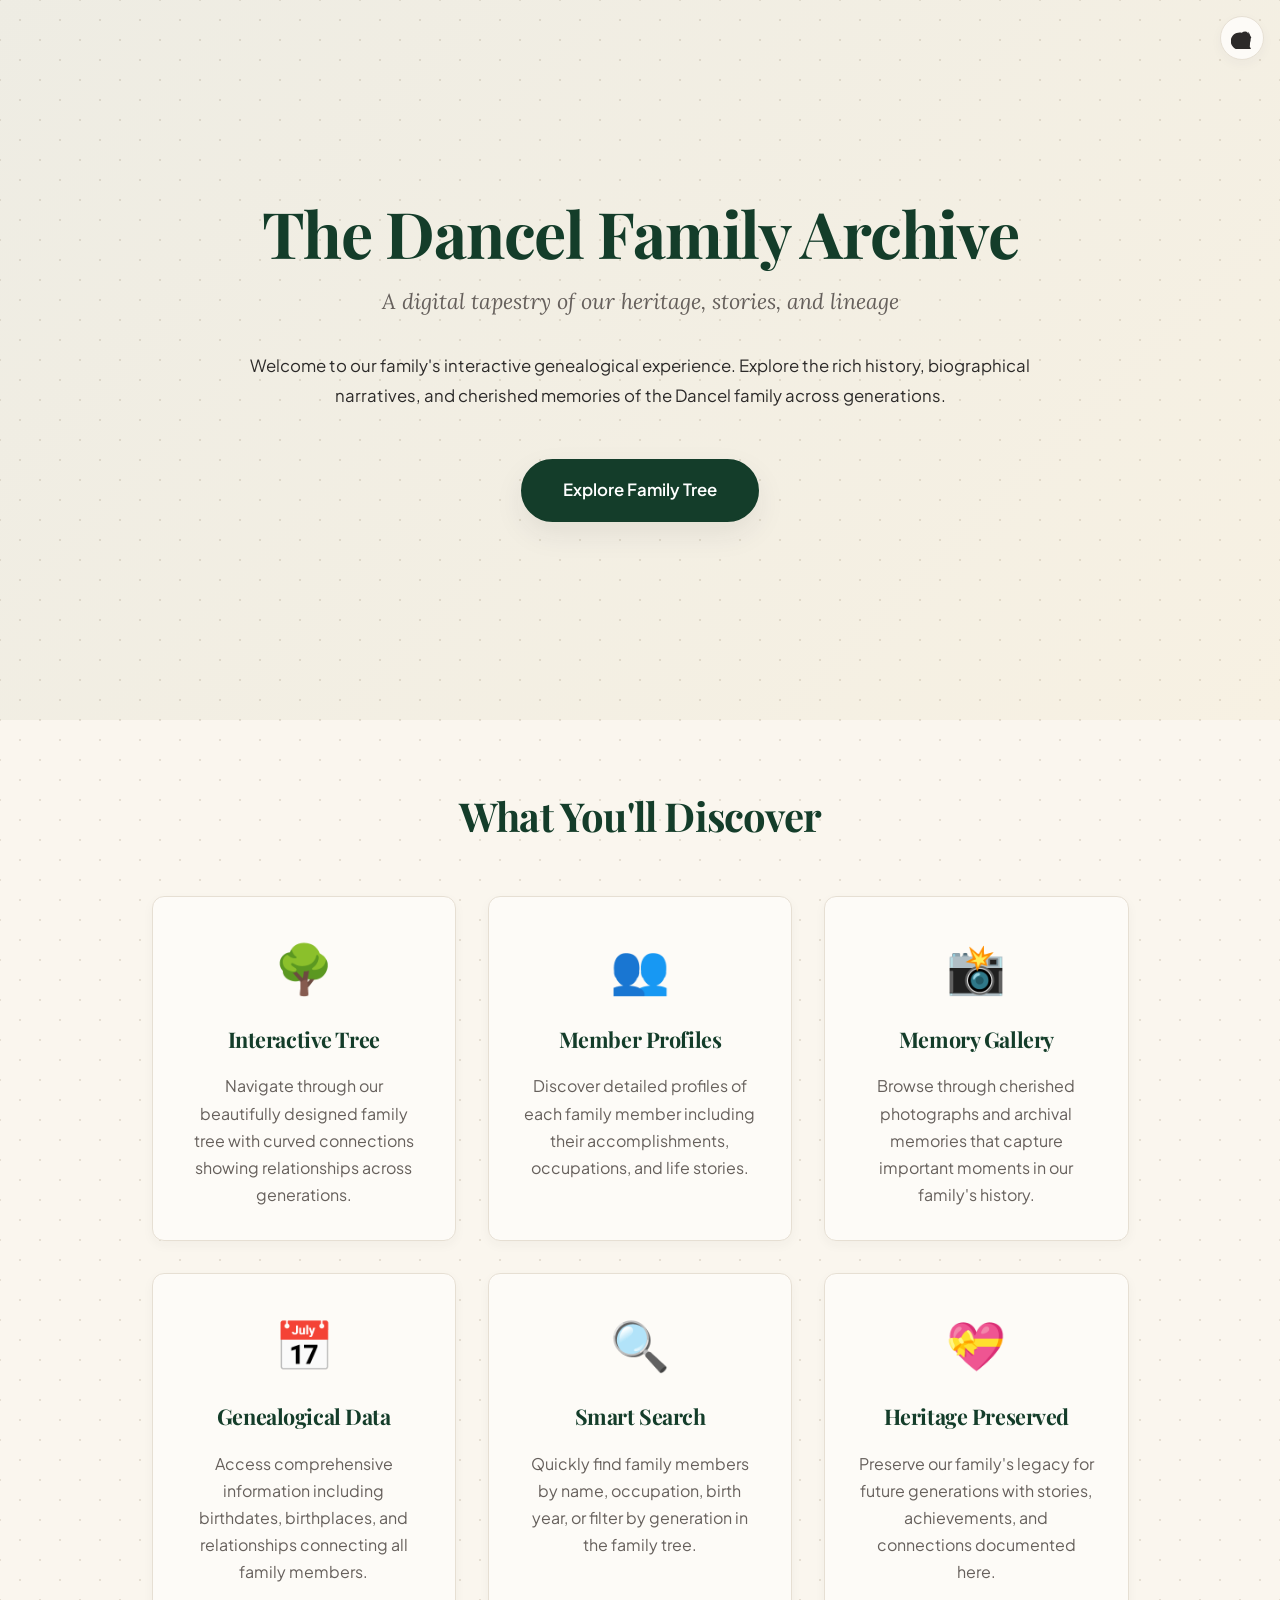
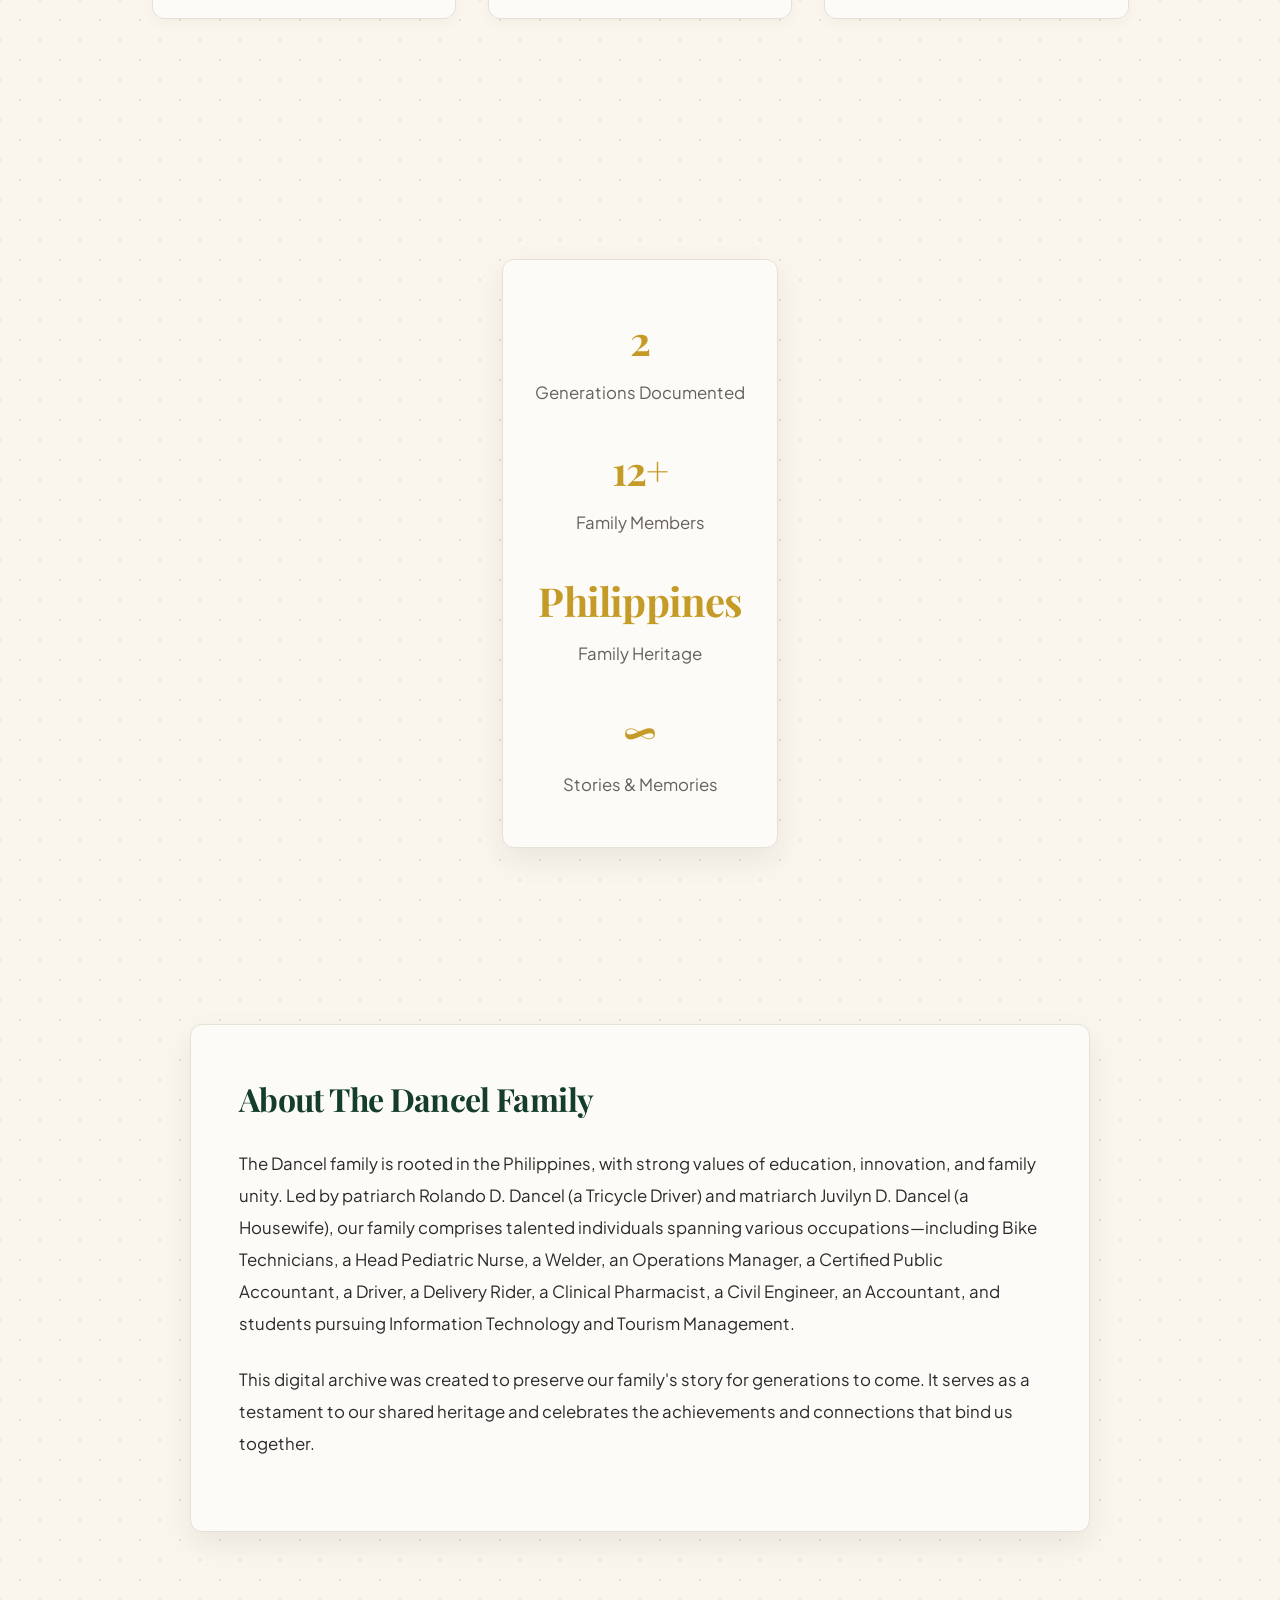
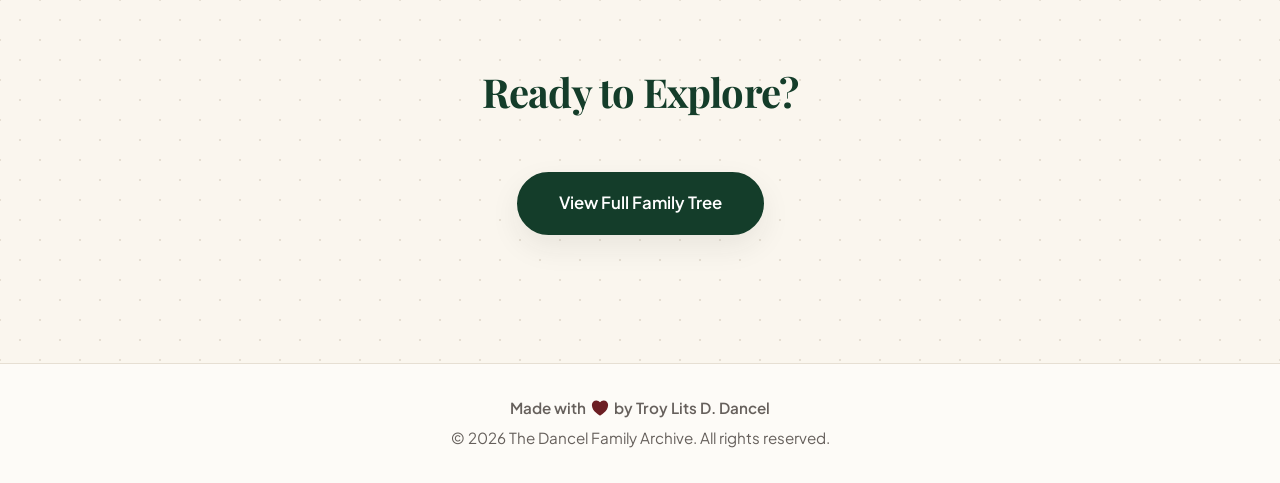
==== commit 57f44272: "Link newly added photo from DancelPhotos to the main family gallery" ====
--- a/home.html
+++ b/home.html
@@ -251,32 +251,32 @@
   <section class="features-section">
     <h2 class="section-title">What You'll Discover</h2>
     <div class="features-grid">
-      <a href="index.html" class="feature-card feature-link">
+      <a href="index.html#tree-container" class="feature-card feature-link">
         <div class="feature-icon">🌳</div>
         <h3>Interactive Tree</h3>
         <p>Navigate through our beautifully designed family tree with curved connections showing relationships across generations.</p>
       </a>
-      <a href="index.html" class="feature-card feature-link">
+      <a href="index.html?focus=search" class="feature-card feature-link">
         <div class="feature-icon">👥</div>
         <h3>Member Profiles</h3>
         <p>Discover detailed profiles of each family member including their accomplishments, occupations, and life stories.</p>
       </a>
-      <a href="index.html" class="feature-card feature-link">
+      <a href="index.html#family-gallery" class="feature-card feature-link">
         <div class="feature-icon">📸</div>
         <h3>Memory Gallery</h3>
         <p>Browse through cherished photographs and archival memories that capture important moments in our family's history.</p>
       </a>
-      <a href="index.html" class="feature-card feature-link">
+      <a href="genealogy.html" class="feature-card feature-link">
         <div class="feature-icon">📅</div>
         <h3>Genealogical Data</h3>
         <p>Access comprehensive information including birthdates, birthplaces, and relationships connecting all family members.</p>
       </a>
-      <a href="index.html" class="feature-card feature-link">
+      <a href="index.html?focus=search" class="feature-card feature-link">
         <div class="feature-icon">🔍</div>
         <h3>Smart Search</h3>
         <p>Quickly find family members by name, occupation, birth year, or filter by generation in the family tree.</p>
       </a>
-      <a href="index.html" class="feature-card feature-link">
+      <a href="index.html#family-gallery" class="feature-card feature-link">
         <div class="feature-icon">💝</div>
         <h3>Heritage Preserved</h3>
         <p>Preserve our family's legacy for future generations with stories, achievements, and connections documented here.</p>
@@ -313,8 +313,7 @@
     <h2>About The Dancel Family</h2>
     <p>
       The Dancel family is rooted in the Philippines, with strong values of education, innovation, and family unity. 
-      Led by patriarch Rolando D. Dancel and matriarch Juvilyn D. Dancel, our family comprises talented individuals 
-      spanning various professions—from healthcare and technology to civil engineering and education.
+      Led by patriarch Rolando D. Dancel (a Tricycle Driver) and matriarch Juvilyn D. Dancel (a Housewife), our family comprises talented individuals spanning various occupations—including Bike Technicians, a Head Pediatric Nurse, a Welder, an Operations Manager, a Certified Public Accountant, a Driver, a Delivery Rider, a Clinical Pharmacist, a Civil Engineer, an Accountant, and students pursuing Information Technology and Tourism Management.
     </p>
     <p>
       This digital archive was created to preserve our family's story for generations to come. It serves as a 
@@ -335,7 +334,7 @@
       <svg xmlns="http://www.w3.org/2000/svg" viewBox="0 0 24 24" fill="currentColor">
         <path d="M11.645 20.91l-.007-.003-.022-.012a15.247 15.247 0 01-.383-.218 25.18 25.18 0 01-4.244-3.17C4.688 15.36 2.25 12.174 2.25 8.25 2.25 5.322 4.714 3 7.688 3A5.5 5.5 0 0112 5.052 5.5 5.5 0 0116.313 3c2.973 0 5.437 2.322 5.437 5.25 0 3.925-2.438 7.111-4.739 9.256a25.175 25.175 0 01-4.244 3.17 15.247 15.247 0 01-.383.219l-.022.012-.007.004-.003.001a.752.752 0 01-.704 0l-.003-.001z" />
       </svg>
-      by the Dancel Descendants
+      by Troy Lits D. Dancel
     </p>
     <p>&copy; 2026 The Dancel Family Archive. All rights reserved.</p>
   </footer>
--- a/style.css
+++ b/style.css
@@ -939,4 +939,152 @@
 }
 .animate-fade-in {
   animation: fadeIn 0.6s cubic-bezier(0.25, 0.8, 0.25, 1) forwards;
+}
+
+/* Lightbox Modal */
+.lightbox-modal {
+  position: fixed;
+  top: 0;
+  left: 0;
+  width: 100vw;
+  height: 100vh;
+  background-color: #000; /* True black background for fullscreen */
+  z-index: 10000;
+  display: flex;
+  flex-direction: column;
+  justify-content: center;
+  align-items: center;
+  opacity: 0;
+  pointer-events: none;
+  transition: opacity 0.3s ease;
+  box-sizing: border-box;
+}
+
+.lightbox-modal:fullscreen {
+  background-color: #000;
+}
+
+.lightbox-modal.active {
+  opacity: 1;
+  pointer-events: auto;
+}
+
+.lightbox-content {
+  max-width: 95%;
+  max-height: 90vh;
+  display: flex;
+  flex-direction: column;
+  align-items: center;
+  justify-content: center;
+  position: relative;
+}
+
+.lightbox-img {
+  max-width: 100%;
+  max-height: 75vh; /* restrict height so image always fits screen completely */
+  border-radius: 12px;
+  box-shadow: 0 10px 40px rgba(0, 0, 0, 0.8);
+  border: 2px solid rgba(255, 255, 255, 0.15);
+  transform: scale(0.95);
+  transition: transform 0.3s cubic-bezier(0.25, 0.8, 0.25, 1);
+  object-fit: contain;
+}
+
+.lightbox-modal.active .lightbox-img {
+  transform: scale(1);
+}
+
+.lightbox-back-btn {
+  position: fixed;
+  top: 1.5rem;
+  left: 1.5rem;
+  display: inline-flex;
+  align-items: center;
+  gap: 0.5rem;
+  background: rgba(255, 255, 255, 0.15);
+  border: 1px solid rgba(255, 255, 255, 0.25);
+  color: #fff;
+  padding: 0.65rem 1.25rem;
+  border-radius: 50px;
+  font-family: var(--font-sans);
+  font-weight: 600;
+  font-size: 0.9rem;
+  cursor: pointer;
+  z-index: 10001;
+  transition: all 0.3s ease;
+  backdrop-filter: blur(8px);
+  box-shadow: 0 4px 12px rgba(0, 0, 0, 0.5);
+  outline: none;
+}
+
+.lightbox-back-btn:hover {
+  background: var(--color-accent-gold);
+  border-color: var(--color-accent-gold);
+  color: #fff;
+  transform: translateX(-4px);
+  box-shadow: 0 6px 16px rgba(197, 155, 39, 0.4);
+}
+
+.lightbox-back-btn svg {
+  width: 16px;
+  height: 16px;
+}
+
+.lightbox-caption {
+  margin-top: 1.5rem;
+  text-align: center;
+  color: #fff;
+  font-family: var(--font-serif-body);
+}
+
+.lightbox-title {
+  font-size: 1.4rem;
+  font-family: var(--font-serif-header);
+  font-weight: 700;
+  margin-bottom: 0.35rem;
+  color: var(--color-bg-base);
+}
+
+.lightbox-desc {
+  font-size: 0.95rem;
+  color: #ccc;
+}
+
+.gallery-img-wrapper {
+  cursor: zoom-in;
+}
+
+/* Family Gallery Main Page */
+.family-gallery-section {
+  max-width: 1200px;
+  margin: 0 auto 5rem;
+  padding: 0 2rem;
+  width: 100%;
+}
+
+.gallery-container {
+  background: var(--color-bg-card);
+  border: 1px solid var(--color-border);
+  border-radius: 24px;
+  padding: 3rem 2.5rem;
+  box-shadow: var(--shadow-md);
+}
+
+.gallery-section-title {
+  font-size: 2rem;
+  color: var(--color-accent-emerald);
+  margin-bottom: 2rem;
+  text-align: center;
+  position: relative;
+  display: flex;
+  align-items: center;
+  gap: 1rem;
+}
+
+.gallery-section-title::before,
+.gallery-section-title::after {
+  content: '';
+  flex: 1;
+  height: 1px;
+  background-color: var(--color-border);
 }
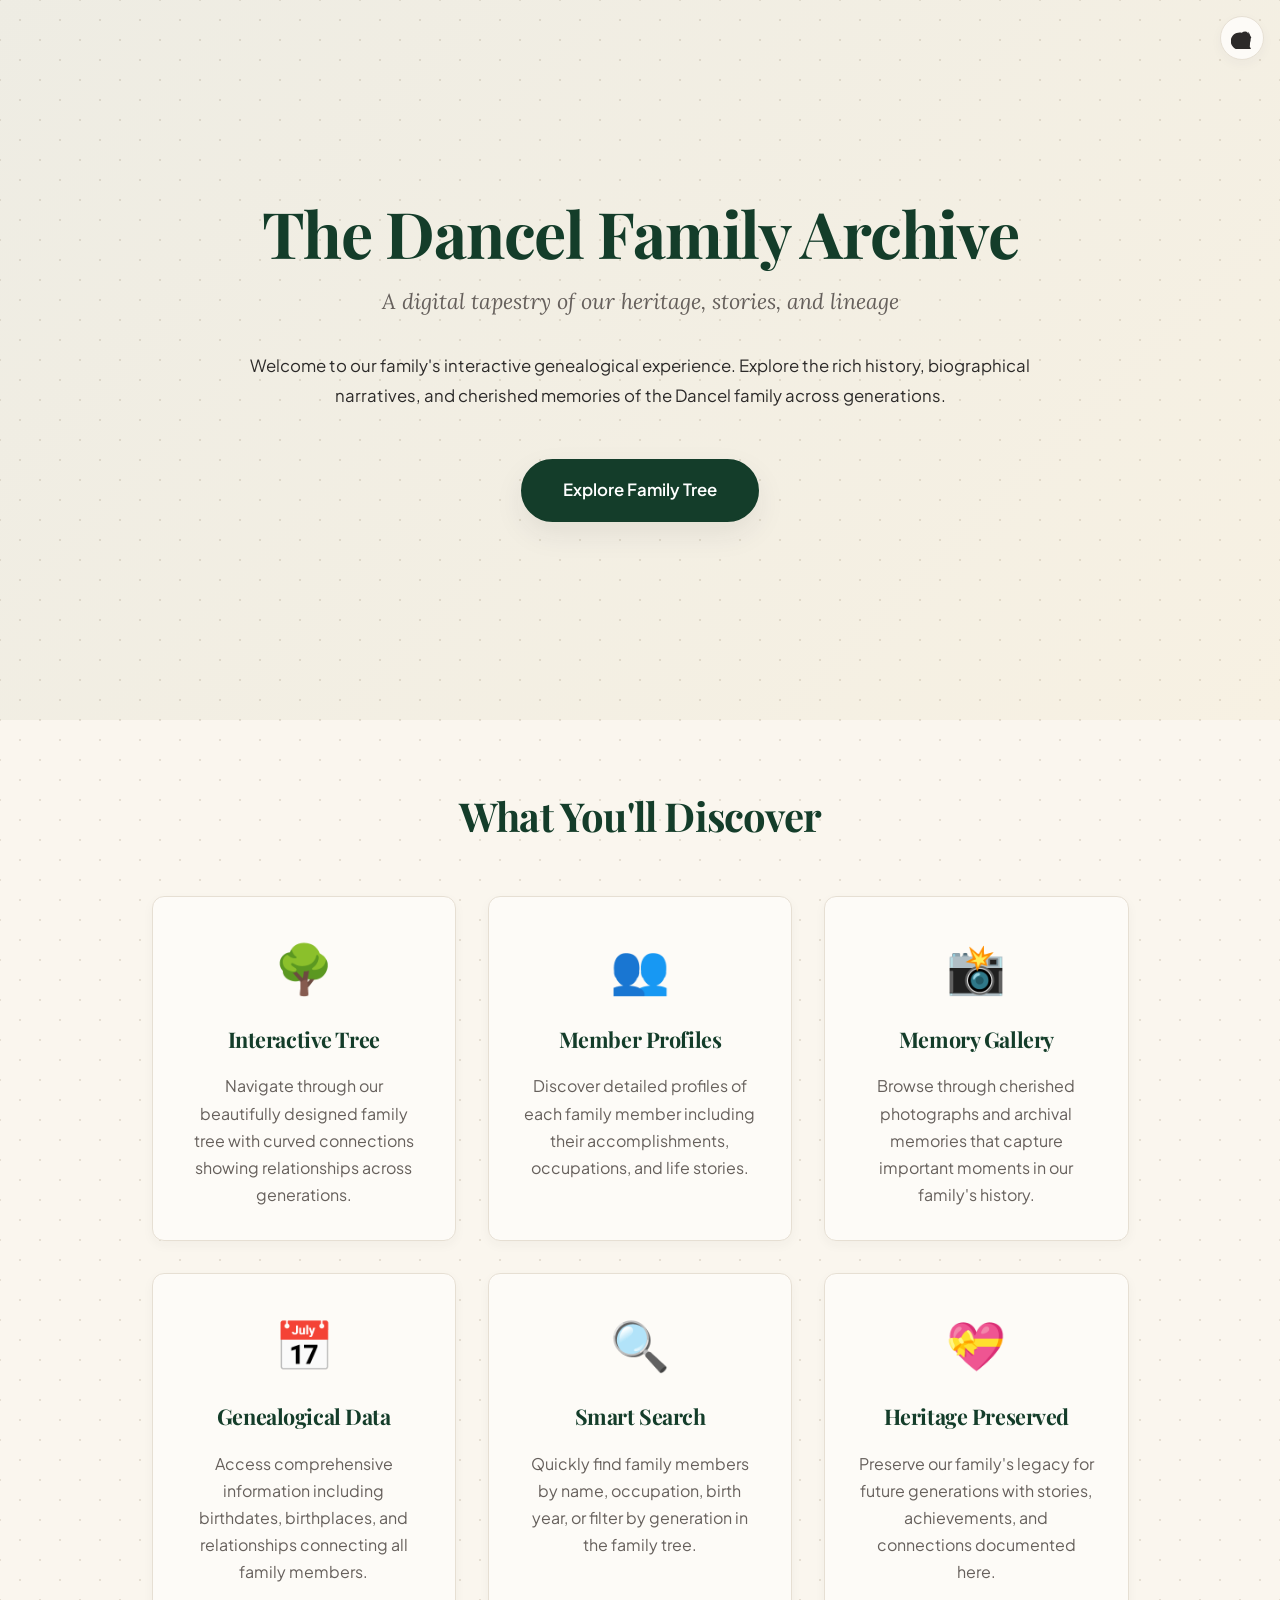
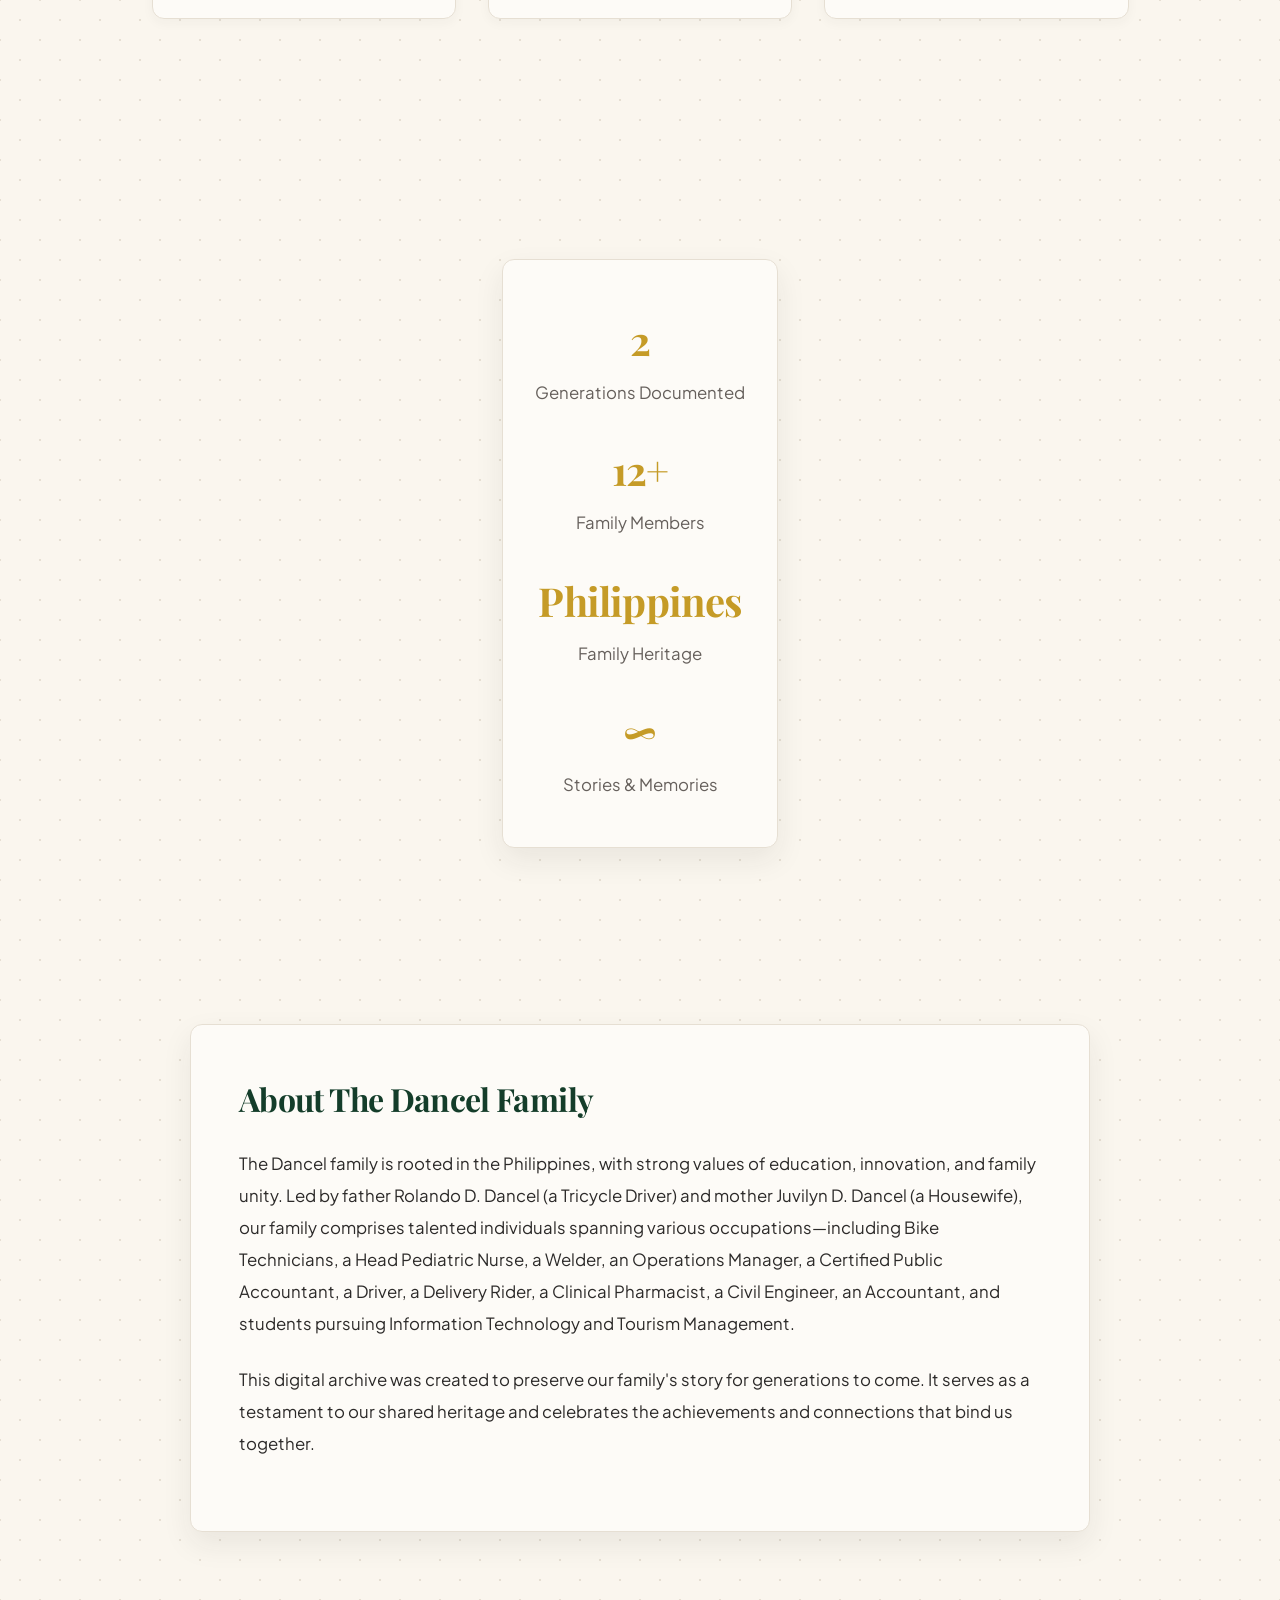
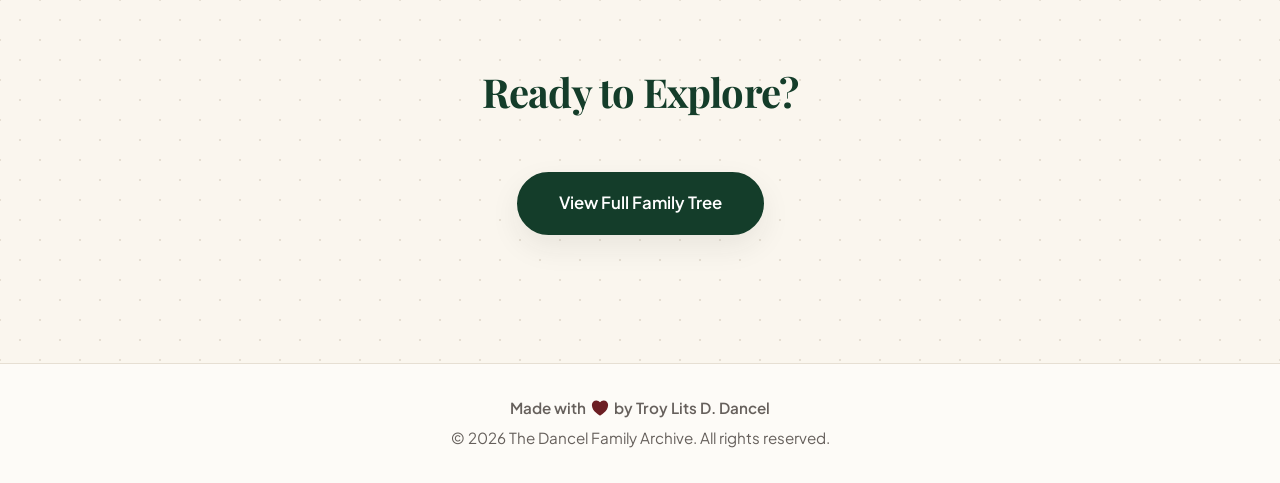
==== commit 8aa53aa3: "Update Patriarch/Matriarch terms to Father/Mother" ====
--- a/home.html
+++ b/home.html
@@ -313,7 +313,7 @@
     <h2>About The Dancel Family</h2>
     <p>
       The Dancel family is rooted in the Philippines, with strong values of education, innovation, and family unity. 
-      Led by patriarch Rolando D. Dancel (a Tricycle Driver) and matriarch Juvilyn D. Dancel (a Housewife), our family comprises talented individuals spanning various occupations—including Bike Technicians, a Head Pediatric Nurse, a Welder, an Operations Manager, a Certified Public Accountant, a Driver, a Delivery Rider, a Clinical Pharmacist, a Civil Engineer, an Accountant, and students pursuing Information Technology and Tourism Management.
+      Led by father Rolando D. Dancel (a Tricycle Driver) and mother Juvilyn D. Dancel (a Housewife), our family comprises talented individuals spanning various occupations—including Bike Technicians, a Head Pediatric Nurse, a Welder, an Operations Manager, a Certified Public Accountant, a Driver, a Delivery Rider, a Clinical Pharmacist, a Civil Engineer, an Accountant, and students pursuing Information Technology and Tourism Management.
     </p>
     <p>
       This digital archive was created to preserve our family's story for generations to come. It serves as a 
--- a/style.css
+++ b/style.css
@@ -306,10 +306,10 @@
   width: 100%;
   overflow-x: auto;
   padding: 2rem 1rem 5rem;
-  display: flex;
-  justify-content: center;
-  align-items: flex-start;
+  display: block;
+  text-align: center;
   min-height: 600px;
+  -webkit-overflow-scrolling: touch;
 }
 .tree {
   white-space: nowrap;
@@ -865,71 +865,29 @@
     padding: 0.85rem 1rem;
   }
   .tree-outer-container {
-    padding: 1rem 0.5rem 3rem;
-  }
-  /* Tree layout responsive adjustment: Switch connection borders for mobile linear vertical tree view */
-  .tree {
-    width: 100%;
-  }
-  .tree ul {
-    flex-direction: column;
-    align-items: center;
-    padding-top: 20px;
-  }
-  .tree li {
-    padding: 20px 0 0 0;
-    width: 100%;
-    display: flex;
-    flex-direction: column;
-    align-items: center;
-  }
-  
-  /* Reset horizontal lines for vertical hierarchy */
-  .tree li::before, .tree li::after {
-    border: none;
-  }
-  .tree li:last-child::before {
-    border: none;
-  }
-  
-  /* Vertical linking line */
-  .tree li::after {
-    content: '';
-    position: absolute;
-    top: 0;
-    left: 50%;
-    border-left: 2px solid var(--color-border);
-    width: 0;
-    height: 20px;
-    transform: translateX(-50%);
-  }
-  .tree ul ul::before {
-    height: 20px;
-  }
-  
-  /* Stack spouse cards vertically or make small */
-  .couple-wrapper {
-    flex-direction: column;
-    gap: 0.75rem;
-  }
-  
-  .couple-wrapper::after {
-    width: 2px;
-    height: calc(100% - 100px);
-    top: 50px;
-    left: 50%;
-    right: auto;
-    transform: translateX(-50%);
+    padding: 1rem 0.5rem 4rem;
   }
   
   .member-card {
-    width: 165px;
-    padding: 1.25rem 1rem 1rem;
+    width: 140px;
+    padding: 1rem 0.75rem 0.75rem;
   }
   
   .cameo-frame {
-    width: 75px;
-    height: 75px;
+    width: 65px;
+    height: 65px;
+  }
+  
+  .member-name {
+    font-size: 0.85rem;
+  }
+  
+  .member-dates {
+    font-size: 0.7rem;
+  }
+  
+  .member-relation {
+    font-size: 0.65rem;
   }
 }
 /* Fade-in animations */
@@ -1087,4 +1045,59 @@
   flex: 1;
   height: 1px;
   background-color: var(--color-border);
+}
+
+/* Adopted section styling for layout below sibling row */
+.adopted-section {
+  position: relative;
+  display: flex;
+  justify-content: center;
+  margin-top: 50px;
+  width: 100%;
+}
+
+.adopted-section::before {
+  content: '';
+  position: absolute;
+  top: -50px;
+  left: 50%;
+  border-left: 2px solid var(--color-border);
+  width: 0;
+  height: 50px;
+  transform: translateX(-50%);
+}
+
+@media (max-width: 992px) {
+  .adopted-section {
+    margin-top: 30px;
+  }
+  .adopted-section::before {
+    top: -30px;
+    height: 30px;
+  }
+}
+
+/* Scroll hint styling */
+.scroll-hint {
+  display: none;
+  font-family: var(--font-sans);
+  font-size: 0.85rem;
+  color: var(--color-accent-gold);
+  margin-top: -1.25rem;
+  margin-bottom: 1.5rem;
+  font-weight: 600;
+  text-transform: uppercase;
+  letter-spacing: 0.05em;
+  animation: pulse 2s infinite ease-in-out;
+}
+
+@media (max-width: 992px) {
+  .scroll-hint {
+    display: block;
+  }
+}
+
+@keyframes pulse {
+  0%, 100% { opacity: 0.6; }
+  50% { opacity: 1; }
 }
